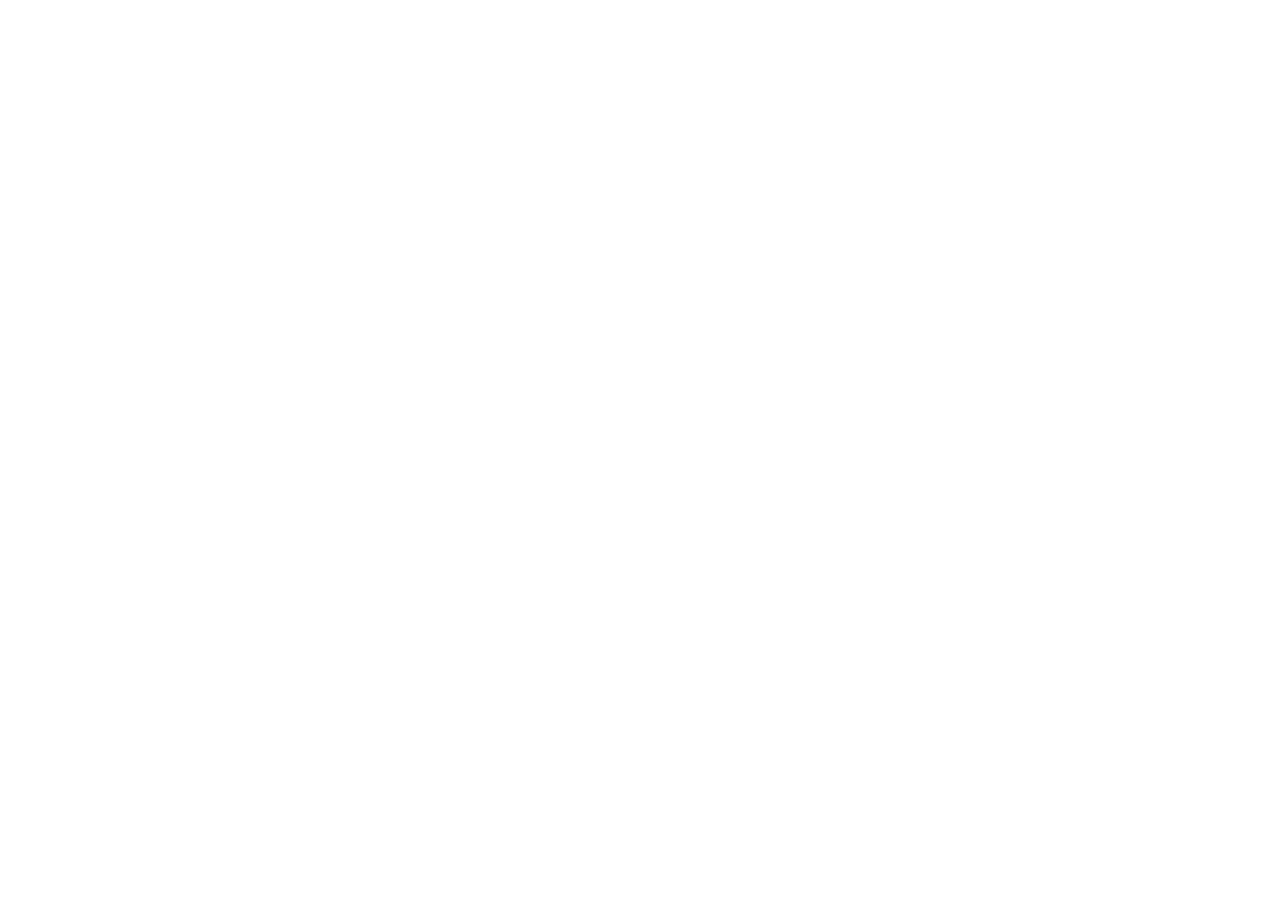
==== index.html @ 4858ec8e "init manifest" ====
<!DOCTYPE html>
<html lang="en">
  <head>
    <meta charset="UTF-8" />
    <meta http-equiv="X-UA-Compatible" content="IE=edge" />
    <meta name="viewport" content="width=device-width, initial-scale=1.0" />
    <title>Manifest</title>
  </head>
  <body></body>
</html>
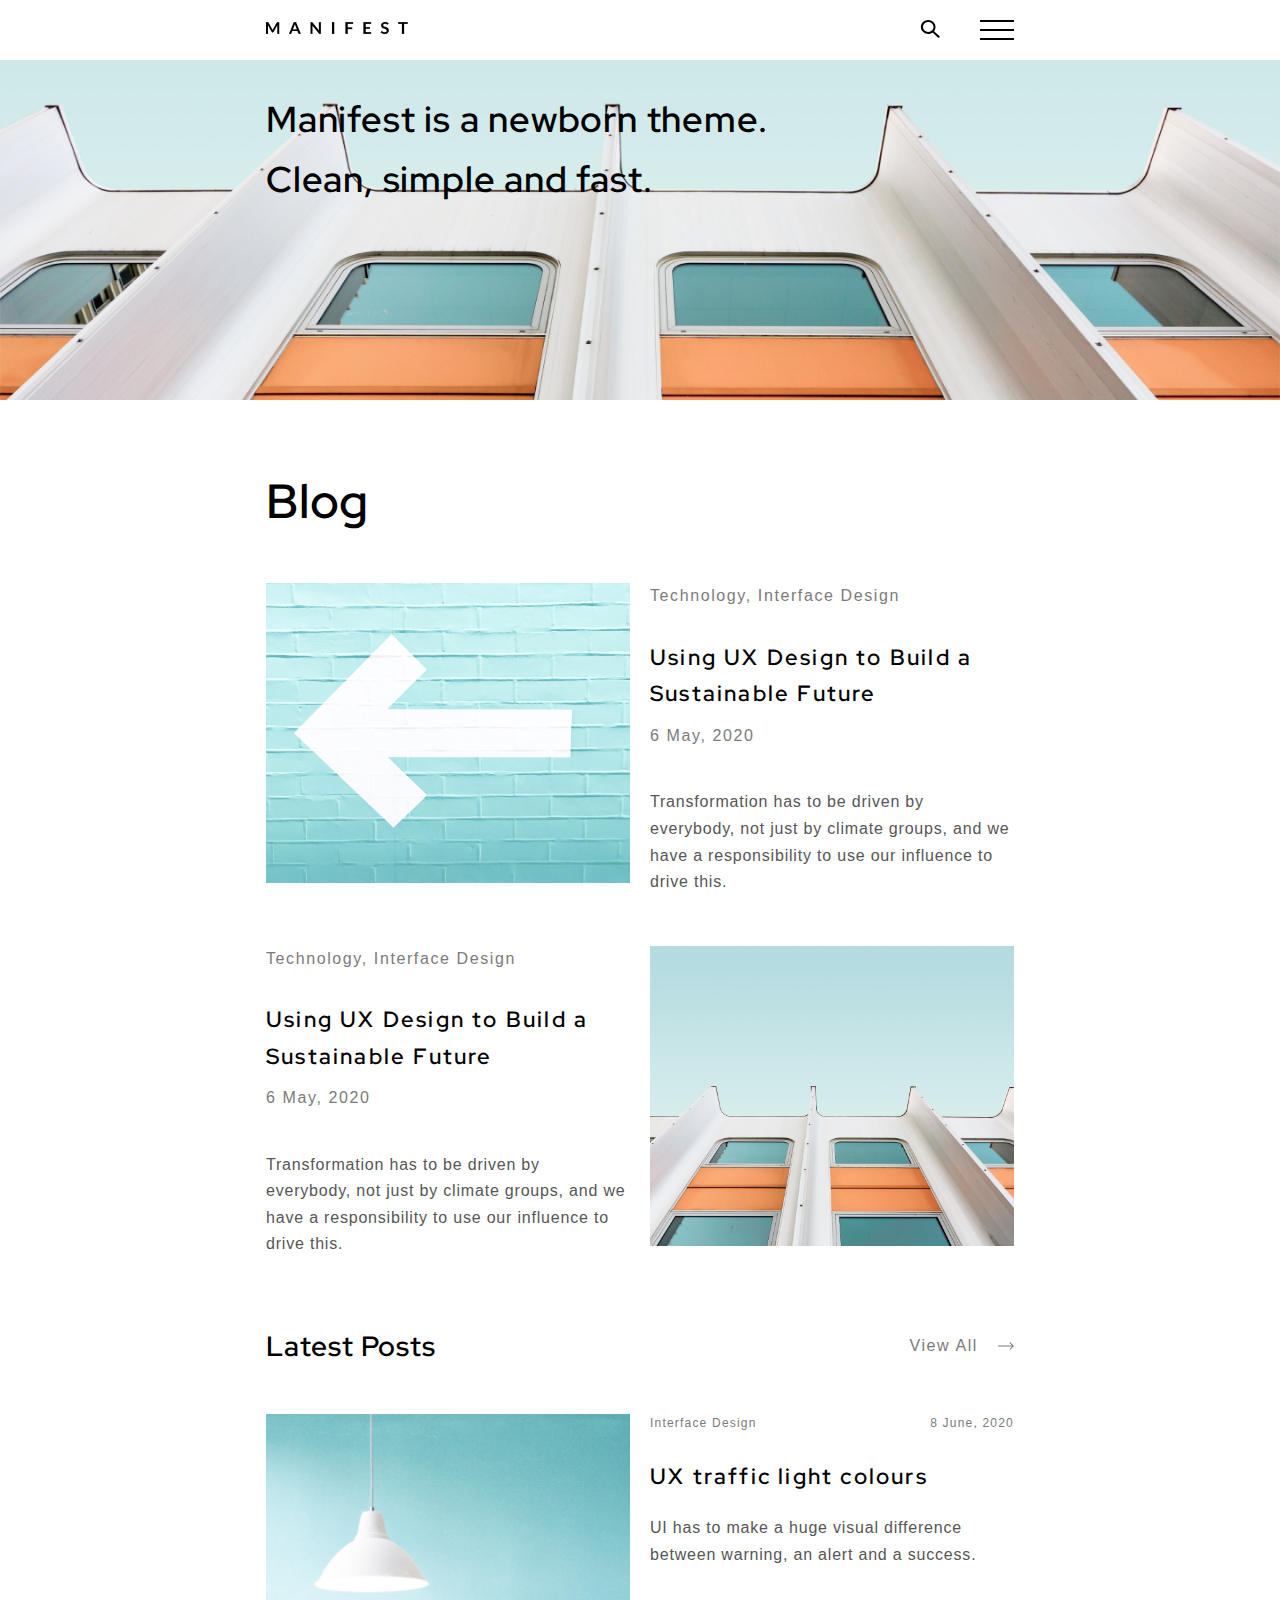
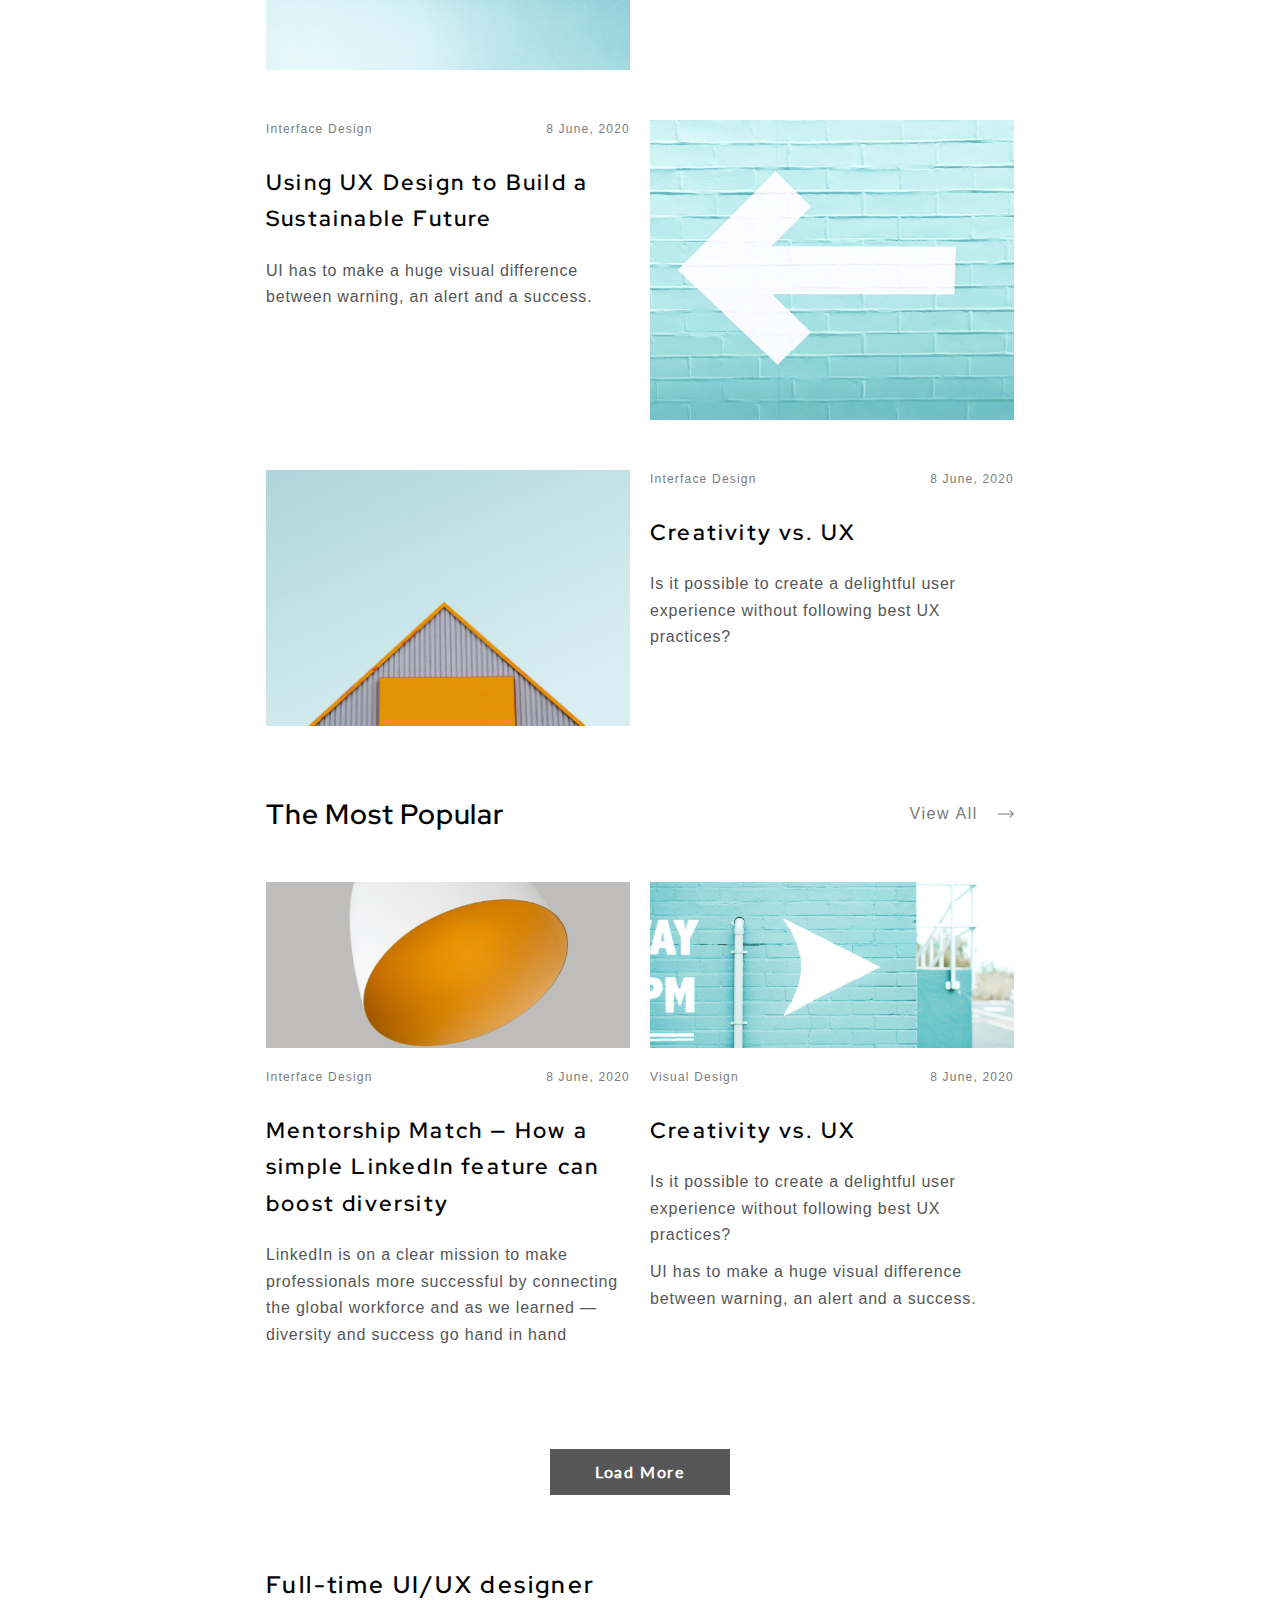
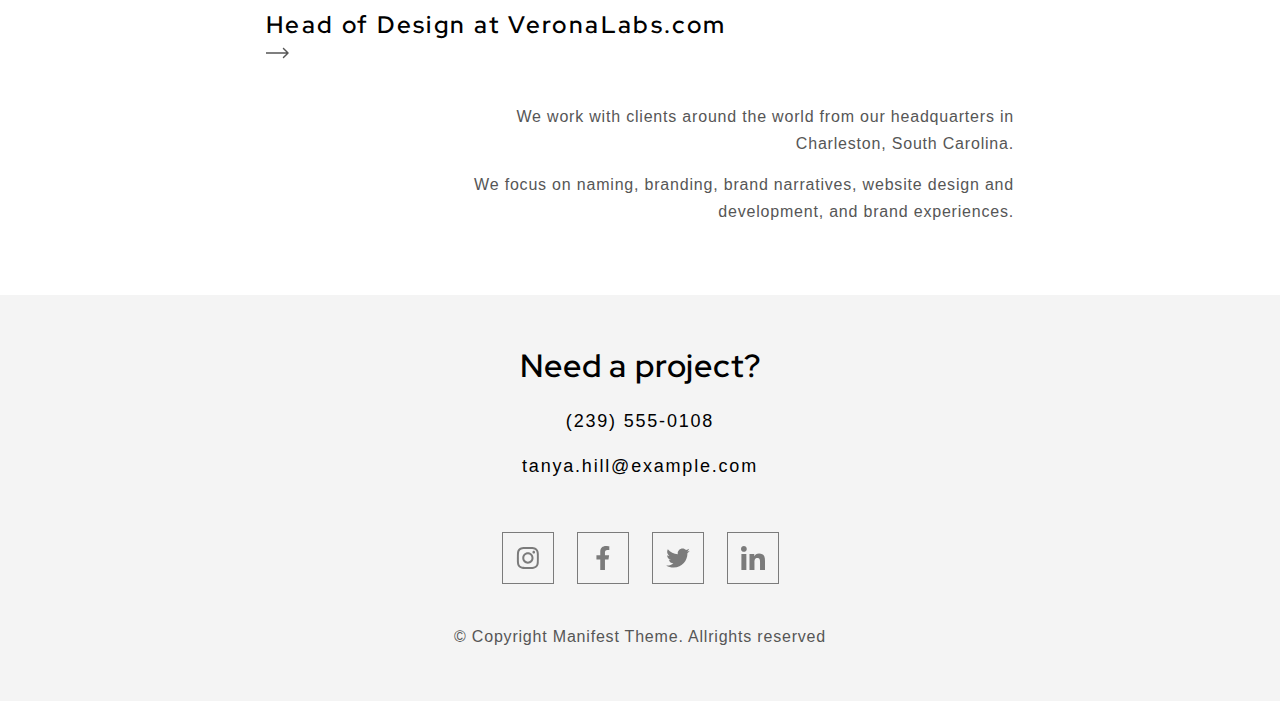
==== commit 97e72dde: "done manifesst" ====
--- a/index.html
+++ b/index.html
@@ -4,7 +4,311 @@
     <meta charset="UTF-8" />
     <meta http-equiv="X-UA-Compatible" content="IE=edge" />
     <meta name="viewport" content="width=device-width, initial-scale=1.0" />
+    <link rel="stylesheet" href="./assets/styles/index.css" />
     <title>Manifest</title>
   </head>
-  <body></body>
+  <body>
+    <header class="header">
+      <div class="container">
+        <div class="header__body">
+          <div class="header__logo">
+            <a class="header__logo-link" href="#"
+              ><img src="./assets/img/Logo.png" alt="logo"
+            /></a>
+          </div>
+          <div class="header__nav">
+            <nav class="header-nav">
+              <ul class="header-nav__list">
+                <li class="header-nav__item">
+                  <a href="#" class="header-nav__link">home</a>
+                </li>
+                <li class="header-nav__item">
+                  <a href="#" class="header-nav__link">about</a>
+                </li>
+                <li class="header-nav__item">
+                  <a href="#" class="header-nav__link">works</a>
+                </li>
+                <li class="header-nav__item">
+                  <a href="#" class="header-nav__link">blog</a>
+                </li>
+                <li class="header-nav__item">
+                  <a href="#" class="header-nav__link">contact</a>
+                </li>
+              </ul>
+            </nav>
+          </div>
+          <div class="header__search">
+            <svg class="icon icon-search">
+              <use xlink:href="./assets/img/icons/icons.svg#icon-search"></use>
+            </svg>
+          </div>
+          <div class="header__burger">
+            <span class="header__burger-line"></span>
+          </div>
+        </div>
+      </div>
+    </header>
+    <main>
+      <section class="hero">
+        <div class="container">
+          <h1 class="hero__title">
+            Manifest is a newborn theme. Clean, simple and fast.
+          </h1>
+        </div>
+      </section>
+      <section class="blog">
+        <div class="container">
+          <h2 class="blog__main-title">Blog</h2>
+          <ul class="blog__list">
+            <li class="blog__item">
+              <div class="blog__info">
+                <div class="blog__subtitle">Technology, Interface Design</div>
+                <h3 class="blog__title">
+                  Using UX Design to Build a Sustainable Future
+                </h3>
+                <div class="blog__date">6 May, 2020</div>
+                <p class="blog__text">
+                  Transformation has to be driven by everybody, not just by
+                  climate groups, and we have a responsibility to use our
+                  influence to drive this.
+                </p>
+              </div>
+              <div class="blog__image">
+                <img src="./assets/img/arrow-image.jpg" alt="arrow-image" />
+              </div>
+            </li>
+            <li class="blog__item">
+              <div class="blog__info">
+                <div class="blog__subtitle">Technology, Interface Design</div>
+                <h3 class="blog__title">
+                  Using UX Design to Build a Sustainable Future
+                </h3>
+                <div class="blog__date">6 May, 2020</div>
+                <p class="blog__text">
+                  Transformation has to be driven by everybody, not just by
+                  climate groups, and we have a responsibility to use our
+                  influence to drive this.
+                </p>
+              </div>
+              <div class="blog__image">
+                <img src="./assets/img/blog-image.jpg" alt="blog-image" />
+              </div>
+            </li>
+          </ul>
+        </div>
+      </section>
+      <section class="section posts">
+        <div class="container">
+          <div class="section__box">
+            <h2 class="section__title">Latest Posts</h2>
+            <a href="#" class="section__link">
+              View All
+              <svg class="icon icon-Arrow">
+                <use xlink:href="./assets/img/icons/icons.svg#icon-Arrow"></use>
+              </svg>
+            </a>
+          </div>
+          <ul class="posts__list posts-list">
+            <li class="posts-list__item">
+              <div class="posts-list__image">
+                <img src="./assets/img/lamp-image.jpg" alt="lamp-image" />
+              </div>
+              <div class="posts-list__info">
+                <div class="posts-list__info-box">
+                  <div class="posts-list__technology">Interface Design</div>
+                  <div class="posts-list__date">8 June, 2020</div>
+                </div>
+                <h3 class="posts-list__title">UX traffic light colours</h3>
+                <p class="posts-list__text">
+                  UI has to make a huge visual difference between warning, an
+                  alert and a success.
+                </p>
+              </div>
+            </li>
+            <li class="posts-list__item">
+              <div class="posts-list__image">
+                <img src="./assets/img/arrow-image.jpg" alt="arrow-image" />
+              </div>
+              <div class="posts-list__info">
+                <div class="posts-list__info-box">
+                  <div class="posts-list__technology">Interface Design</div>
+                  <div class="posts-list__date">8 June, 2020</div>
+                </div>
+                <h3 class="posts-list__title">
+                  Using UX Design to Build a Sustainable Future
+                </h3>
+                <p class="posts-list__text">
+                  UI has to make a huge visual difference between warning, an
+                  alert and a success.
+                </p>
+              </div>
+            </li>
+            <li class="posts-list__item">
+              <div class="posts-list__image">
+                <img src="./assets/img/roof-Image.jpg" alt="roof-image" />
+              </div>
+              <div class="posts-list__info">
+                <div class="posts-list__info-box">
+                  <div class="posts-list__technology">Interface Design</div>
+                  <div class="posts-list__date">8 June, 2020</div>
+                </div>
+                <h3 class="posts-list__title">Creativity vs. UX</h3>
+                <p class="posts-list__text">
+                  Is it possible to create a delightful user experience without
+                  following best UX practices?
+                </p>
+              </div>
+            </li>
+          </ul>
+        </div>
+      </section>
+      <section class="section popular">
+        <div class="container">
+          <div class="section__box">
+            <h2 class="section__title">The Most Popular</h2>
+            <a href="#" class="section__link">
+              View All
+              <svg class="icon icon-Arrow">
+                <use xlink:href="./assets/img/icons/icons.svg#icon-Arrow"></use>
+              </svg>
+            </a>
+          </div>
+          <ul class="popular__list posts-list">
+            <li class="popular__list-item posts-list__item">
+              <div class="popular__list-img posts-list__image">
+                <img src="./assets/img/lamp2-Image.jpg" alt="lamp-image" />
+              </div>
+              <div class="popular__list-info posts-list__info">
+                <div class="posts-list__info-box">
+                  <div class="posts-list__technology">Interface Design</div>
+                  <div class="posts-list__date">8 June, 2020</div>
+                </div>
+                <h3 class="posts-list__title">
+                  Mentorship Match — How a simple LinkedIn feature can boost
+                  diversity
+                </h3>
+                <p class="posts-list__text">
+                  LinkedIn is on a clear mission to make professionals more
+                  successful by connecting the global workforce and as we
+                  learned — diversity and success go hand in hand
+                </p>
+              </div>
+            </li>
+            <li class="popular__list-item posts-list__item">
+              <div class="popular__list-img posts-list__image">
+                <img src="./assets/img/arrow2-Image.jpg" alt="arrow-image" />
+              </div>
+              <div class="popular__list-info posts-list__info">
+                <div class="posts-list__info-box">
+                  <div class="posts-list__technology">Visual Design</div>
+                  <div class="posts-list__date">8 June, 2020</div>
+                </div>
+                <h3 class="posts-list__title">Creativity vs. UX</h3>
+                <p class="posts-list__text">
+                  Is it possible to create a delightful user experience without
+                  following best UX practices?
+                </p>
+                <p class="posts-list__text">
+                  UI has to make a huge visual difference between warning, an
+                  alert and a success.
+                </p>
+              </div>
+            </li>
+          </ul>
+          <div class="popular__btn">
+            <button type="button" class="btn">Load More</button>
+          </div>
+        </div>
+      </section>
+      <section class="info">
+        <div class="container">
+          <div class="info__body">
+            <div class="info__title-box">
+              <h3 class="info__title">
+                Full-time UI/UX designer <br />
+                Head of Design at VeronaLabs.com
+              </h3>
+              <svg class="icon info__svg">
+                <use xlink:href="./assets/img/icons/icons.svg#icon-Arrow"></use>
+              </svg>
+            </div>
+            <div class="info__text-box">
+              <p class="info__text">
+                We work with clients around the world from our headquarters in
+                Charleston, South Carolina.
+              </p>
+              <p class="info__text">
+                We focus on naming, branding, brand narratives, website design
+                and development, and brand experiences.
+              </p>
+            </div>
+          </div>
+        </div>
+      </section>
+    </main>
+    <footer class="footer">
+      <div class="container">
+        <div class="footer_body">
+          <div class="footer__box">
+            <div class="footer__order">
+              <h2 class="footer__title">Need a project?</h2>
+              <div class="footer__tel-box">
+                <a href="tel:239-555-0108" class="footer__tel"
+                  >(239) 555-0108</a
+                >
+              </div>
+              <div class="footer__email-box">
+                <a href="mailto:tanya.hill@example.com" class="footer__email">
+                  tanya.hill@example.com
+                </a>
+              </div>
+            </div>
+            <div class="footer__list">
+              <ul class="social-list">
+                <li class="social-list__item">
+                  <a href="" class="social-list__link">
+                    <svg class="icon social-list__svg">
+                      <use
+                        xlink:href="./assets/img/icons/icons.svg#icon-instagram"
+                      ></use>
+                    </svg>
+                  </a>
+                </li>
+                <li class="social-list__item">
+                  <a href="" class="social-list__link">
+                    <svg class="icon social-list__svg">
+                      <use
+                        href="./assets/img/icons/icons.svg#icon-facebook"
+                      ></use>
+                    </svg>
+                  </a>
+                </li>
+                <li class="social-list__item">
+                  <a href="" class="social-list__link">
+                    <svg class="icon social-list__svg">
+                      <use
+                        xlink:href="./assets/img/icons/icons.svg#icon-twitter"
+                      ></use>
+                    </svg>
+                  </a>
+                </li>
+                <li class="social-list__item">
+                  <a href="" class="social-list__link">
+                    <svg class="icon social-list__svg">
+                      <use
+                        xlink:href="./assets/img/icons/icons.svg#icon-linkedin"
+                      ></use>
+                    </svg>
+                  </a>
+                </li>
+              </ul>
+            </div>
+          </div>
+          <p class="footer__copyright">
+            © Copyright Manifest Theme. Allrights reserved
+          </p>
+        </div>
+      </div>
+    </footer>
+  </body>
 </html>
--- a/assets/styles/index.css
+++ b/assets/styles/index.css
@@ -0,0 +1,624 @@
+@font-face {
+  font-display: swap;
+  font-family: "Lato";
+  font-style: normal;
+  font-weight: 400;
+  src: url("../../../assets/fonts/Lato/Lato-Regular.woff2") format("woff2"), url("../../../assets/fonts/Lato/Lato-Regular.woff") format("woff");
+}
+@font-face {
+  font-display: swap;
+  font-family: "Red Hat Display";
+  font-style: normal;
+  font-weight: 500;
+  src: url("../../../assets/fonts/Red_Hat_Display/RedHatDisplay-Medium.woff2") format("woff2"), url("../../../assets/fonts/Red_Hat_Display/RedHatDisplay-Medium.woff") format("woff");
+}
+@font-face {
+  font-display: swap;
+  font-family: "Red Hat Display";
+  font-style: normal;
+  font-weight: 600;
+  src: url("../../../assets/fonts/Red_Hat_Display/RedHatDisplay-SemiBold.woff2") format("woff2"), url("../../../assets/fonts/Red_Hat_Display/RedHatDisplay-SemiBold.woff") format("woff");
+}
+.icon {
+  display: inline-block;
+  width: 1em;
+  height: 1em;
+  stroke-width: 0;
+  stroke: currentColor;
+  fill: currentColor;
+}
+
+.icon-search {
+  width: 20px;
+  height: 20px;
+  fill: #000000;
+}
+
+* {
+  margin: 0;
+  padding: 0;
+  box-sizing: border-box;
+  font-family: "Work Sans", sans-serif;
+}
+
+ul {
+  list-style: none;
+}
+
+a {
+  text-decoration: none;
+}
+
+body {
+  font-family: "Lato", sans-serif;
+  font-weight: 400;
+  font-size: 16px;
+  line-height: 1.66;
+  letter-spacing: 0.05em;
+  color: #565656;
+}
+
+img {
+  display: inline-block;
+  vertical-align: top;
+  width: 100%;
+}
+
+.--pr-120 {
+  padding-right: 120px;
+}
+
+.--pl-120 {
+  padding-left: 120px;
+}
+
+@media screen and (min-width: 1440px) {
+  .posts-list {
+    display: flex;
+    gap: 30px;
+  }
+}
+.posts-list__item:not(:last-child) {
+  margin-bottom: 50px;
+}
+@media screen and (min-width: 768px) {
+  .posts-list__item {
+    display: flex;
+    gap: 20px;
+  }
+  .posts-list__item:nth-child(2n) {
+    flex-direction: row-reverse;
+  }
+}
+@media screen and (min-width: 1440px) {
+  .posts-list__item {
+    display: block;
+    width: 100%;
+  }
+  .posts-list__item:not(:last-child) {
+    margin-bottom: 0;
+  }
+}
+.posts-list__image {
+  margin-bottom: 25px;
+}
+@media screen and (min-width: 768px) {
+  .posts-list__image {
+    width: 50%;
+    margin-bottom: 0;
+  }
+}
+@media screen and (min-width: 1440px) {
+  .posts-list__image {
+    width: 370px;
+    height: 260px;
+    margin-bottom: 25px;
+  }
+}
+@media screen and (min-width: 768px) {
+  .posts-list__info {
+    width: 50%;
+  }
+}
+@media screen and (min-width: 1440px) {
+  .posts-list__info {
+    width: 100%;
+  }
+}
+.posts-list__info-box {
+  display: flex;
+  align-items: center;
+  justify-content: space-between;
+  margin-bottom: 25px;
+}
+.posts-list__technology {
+  letter-spacing: 0.1em;
+  color: #7b7b7b;
+}
+@media screen and (min-width: 768px) {
+  .posts-list__technology {
+    font-size: 12px;
+  }
+}
+.posts-list__date {
+  letter-spacing: 0.1em;
+  color: #7b7b7b;
+}
+@media screen and (min-width: 768px) {
+  .posts-list__date {
+    font-size: 12px;
+  }
+}
+.posts-list__title {
+  font-family: "Red Hat Display", sans-serif;
+  font-weight: 500;
+  font-size: 22px;
+  letter-spacing: 0.1em;
+  color: #000000;
+  margin-bottom: 20px;
+}
+.posts-list__text:not(:last-child) {
+  margin-bottom: 10px;
+}
+
+.btn {
+  display: flex;
+  align-items: center;
+  justify-content: center;
+  font-family: "Lato", sans-serif;
+  font-weight: 700;
+  font-size: 16px;
+  line-height: 1.66;
+  letter-spacing: 0.1em;
+  color: #ffffff;
+  background-color: #565656;
+  border: none;
+  padding: 10px 45px;
+  cursor: pointer;
+  transition: all 0.5s linear;
+}
+.btn:hover, .btn:focus {
+  background-color: #ffa500;
+}
+
+.social-list {
+  display: flex;
+  gap: 23px;
+}
+.social-list__item {
+  border: 1px solid #7b7b7b;
+}
+.social-list__link {
+  width: 50px;
+  height: 50px;
+  display: flex;
+  align-items: center;
+  justify-content: center;
+  color: #7b7b7b;
+  transition: all 0.5s linear;
+}
+.social-list__link:hover, .social-list__link:focus {
+  background-color: #7b7b7b;
+  color: #ffffff;
+}
+.social-list__svg {
+  width: 24px;
+  height: 24px;
+}
+
+.header-nav__list {
+  display: flex;
+  align-items: center;
+  justify-content: space-between;
+  gap: 42px;
+}
+.header-nav__link {
+  font-size: 14px;
+  line-height: 17px;
+  letter-spacing: 0.3em;
+  text-transform: uppercase;
+  color: #000000;
+}
+.header-nav__link:hover, .header-nav__link:focus {
+  color: #ffa500;
+}
+
+.container {
+  max-width: 100%;
+  margin: 0 auto;
+  padding: 0 10px;
+}
+@media screen and (min-width: 768px) {
+  .container {
+    max-width: 768px;
+    width: 100%;
+  }
+}
+@media screen and (min-width: 1440px) {
+  .container {
+    max-width: 1170px;
+    width: 100%;
+    padding: 0;
+  }
+}
+
+.section {
+  padding-bottom: 70px;
+}
+@media screen and (min-width: 1440px) {
+  .section {
+    padding: 90px 0;
+  }
+}
+@media screen and (min-width: 768px) {
+  .section__box {
+    display: flex;
+    align-items: center;
+    justify-content: space-between;
+    margin-bottom: 50px;
+  }
+}
+.section__title {
+  font-family: "Red Hat Display", sans-serif;
+  font-weight: 600;
+  font-size: 28px;
+  line-height: 1.29;
+  color: #000000;
+  margin-bottom: 10px;
+}
+@media screen and (min-width: 768px) {
+  .section__title {
+    margin-bottom: 0;
+  }
+}
+.section__link {
+  display: flex;
+  align-items: center;
+  gap: 20px;
+  letter-spacing: 0.1em;
+  color: #7b7b7b;
+  transition: all 0.5s linear;
+  margin-bottom: 30px;
+}
+.section__link:hover, .section__link:focus {
+  color: #ffa500;
+}
+@media screen and (min-width: 768px) {
+  .section__link {
+    margin-bottom: 0;
+  }
+}
+
+.header {
+  line-height: 1;
+}
+@media screen and (min-width: 1440px) {
+  .header {
+    padding: 20px 0;
+  }
+}
+.header__body {
+  display: flex;
+  align-items: center;
+  justify-content: flex-end;
+  gap: 20px;
+}
+@media screen and (min-width: 768px) {
+  .header__body {
+    gap: 40px;
+  }
+}
+@media screen and (min-width: 1440px) {
+  .header__body {
+    gap: 100px;
+  }
+}
+.header__logo {
+  margin-right: auto;
+}
+.header__logo-link {
+  display: inline-block;
+  padding: 22px 0;
+}
+.header__burger {
+  width: 34px;
+  height: 20px;
+  display: flex;
+  align-items: center;
+  justify-content: center;
+  position: relative;
+}
+@media screen and (min-width: 1440px) {
+  .header__burger {
+    display: none;
+  }
+}
+.header__burger-line {
+  display: block;
+  width: 34px;
+  height: 2px;
+  background-color: #000000;
+}
+.header__burger-line::before, .header__burger-line::after {
+  content: "";
+  display: block;
+  width: 34px;
+  height: 2px;
+  background-color: #000000;
+  position: absolute;
+}
+.header__burger-line::before {
+  top: 0;
+}
+.header__burger-line::after {
+  bottom: 0;
+}
+
+.header-nav {
+  display: none;
+}
+@media screen and (min-width: 1440px) {
+  .header-nav {
+    display: flex;
+  }
+}
+
+.hero {
+  background: url(../../../assets/img/bg-image.png);
+  background-repeat: no-repeat;
+  background-position: bottom;
+  background-size: cover;
+}
+.hero__title {
+  max-width: 440px;
+  font-family: "Red Hat Display", sans-serif;
+  font-weight: 600;
+  font-size: 30px;
+  color: #000000;
+  padding: 70px 0 230px 0;
+}
+@media screen and (min-width: 768px) {
+  .hero__title {
+    max-width: 600px;
+    padding: 30px 0 190px 0;
+    font-size: 36px;
+  }
+}
+@media screen and (min-width: 1440px) {
+  .hero__title {
+    max-width: 800px;
+    padding: 100px 0 380px 0;
+    font-size: 48px;
+  }
+}
+
+.blog {
+  padding: 70px 0;
+}
+@media screen and (min-width: 1440px) {
+  .blog {
+    padding: 90px 0;
+  }
+}
+.blog__main-title {
+  font-family: "Red Hat Display", sans-serif;
+  font-weight: 400;
+  font-size: 48px;
+  line-height: 1.33;
+  color: #000000;
+  text-align: center;
+  margin-bottom: 50px;
+}
+@media screen and (min-width: 768px) {
+  .blog__main-title {
+    text-align: start;
+  }
+}
+.blog__item:not(:last-child) {
+  margin-bottom: 50px;
+}
+@media screen and (min-width: 768px) {
+  .blog__item {
+    display: flex;
+    gap: 20px;
+  }
+  .blog__item:nth-child(2n+1) {
+    flex-direction: row-reverse;
+    justify-content: start;
+  }
+}
+@media screen and (min-width: 1440px) {
+  .blog__item {
+    gap: 30px;
+    align-items: center;
+    justify-content: end;
+  }
+}
+@media screen and (min-width: 768px) {
+  .blog__info {
+    width: 50%;
+  }
+}
+@media screen and (min-width: 1440px) {
+  .blog__info {
+    width: 450px;
+  }
+}
+.blog__title {
+  font-family: "Red Hat Display";
+  font-weight: 500;
+  font-size: 22px;
+  letter-spacing: 0.1em;
+  color: #000000;
+  margin-bottom: 10px;
+}
+.blog__subtitle {
+  letter-spacing: 0.1em;
+  color: #7b7b7b;
+  margin-bottom: 30px;
+}
+.blog__date {
+  letter-spacing: 0.1em;
+  color: #7b7b7b;
+  margin-bottom: 40px;
+}
+.blog__text {
+  margin-bottom: 37px;
+}
+@media screen and (min-width: 768px) {
+  .blog__text {
+    margin-bottom: 0;
+  }
+}
+@media screen and (min-width: 768px) {
+  .blog__image {
+    width: 50%;
+  }
+}
+@media screen and (min-width: 1440px) {
+  .blog__image {
+    width: 570px;
+  }
+}
+
+@media screen and (min-width: 1440px) {
+  .post__list {
+    display: flex;
+  }
+}
+
+.popular__list {
+  margin-bottom: 50px;
+}
+@media screen and (min-width: 768px) {
+  .popular__list {
+    display: flex;
+    gap: 20px;
+  }
+}
+@media screen and (min-width: 768px) {
+  .popular__list-item {
+    display: block;
+    width: 50%;
+  }
+}
+.popular__list-img {
+  width: 100%;
+  margin-bottom: 20px;
+}
+.popular__list-info {
+  width: 100%;
+}
+.popular__btn {
+  display: flex;
+  justify-content: center;
+}
+
+.info {
+  padding-bottom: 70px;
+}
+@media screen and (min-width: 1440px) {
+  .info {
+    padding: 90px 0;
+  }
+}
+@media screen and (min-width: 1440px) {
+  .info__body {
+    display: flex;
+    justify-content: space-between;
+  }
+}
+@media screen and (min-width: 1440px) {
+  .info__title-box {
+    width: 470px;
+  }
+}
+.info__title {
+  font-family: "Red Hat Display", sans-serif;
+  font-weight: 400;
+  font-size: 24px;
+  letter-spacing: 0.1em;
+  color: #000000;
+}
+.info__svg {
+  width: 23px;
+  margin-bottom: 35px;
+}
+.info__svg:hover, .info__svg:focus {
+  fill: #ffa500;
+}
+@media screen and (min-width: 768px) {
+  .info__text-box {
+    padding-left: 155px;
+    text-align: end;
+  }
+}
+@media screen and (min-width: 1440px) {
+  .info__text-box {
+    padding-left: 0;
+    text-align: unset;
+    width: 470px;
+  }
+}
+.info__text:not(:last-child) {
+  margin-bottom: 15px;
+}
+
+.footer {
+  padding: 50px 0;
+  background-color: #f4f4f4;
+  text-align: center;
+}
+@media screen and (min-width: 1440px) {
+  .footer__box {
+    display: flex;
+    align-items: center;
+    justify-content: space-between;
+    margin-bottom: 20px;
+  }
+}
+.footer__title {
+  font-family: "Red Hat Display", sans-serif;
+  font-weight: 400;
+  font-size: 32px;
+  line-height: 1.31;
+  color: #000000;
+  margin-bottom: 20px;
+}
+.footer__tel-box {
+  margin-bottom: 15px;
+}
+.footer__tel {
+  font-size: 18px;
+  letter-spacing: 0.1em;
+  color: #000000;
+}
+.footer__tel:hover, .footer__tel:focus {
+  color: #ffa500;
+}
+.footer__email-box {
+  margin-bottom: 50px;
+}
+@media screen and (min-width: 1440px) {
+  .footer__email-box {
+    margin-bottom: 0;
+  }
+}
+.footer__email {
+  font-size: 18px;
+  letter-spacing: 0.1em;
+  color: #000000;
+}
+.footer__email:hover, .footer__email:focus {
+  color: #ffa500;
+}
+.footer__list {
+  display: flex;
+  justify-content: center;
+  margin-bottom: 40px;
+}
+@media screen and (min-width: 1440px) {
+  .footer__list {
+    margin-bottom: 0;
+  }
+}/*# sourceMappingURL=index.css.map */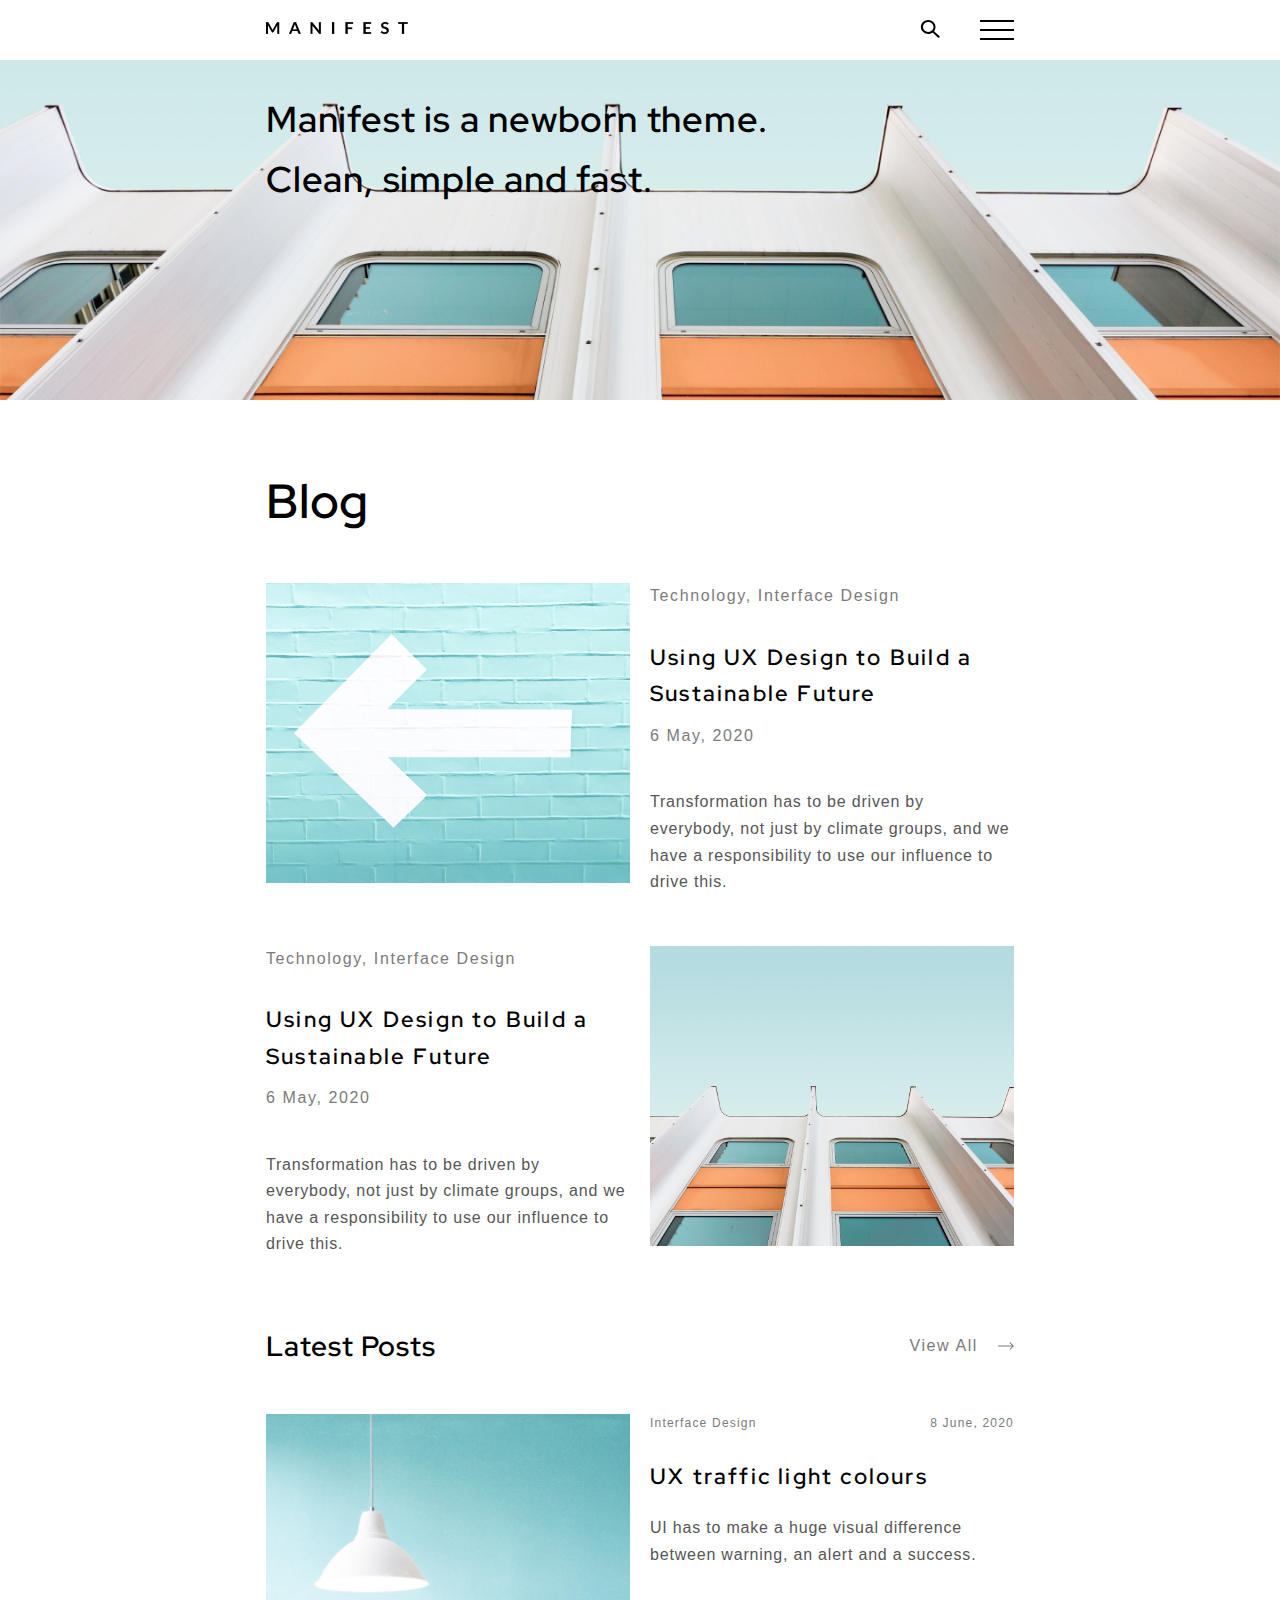
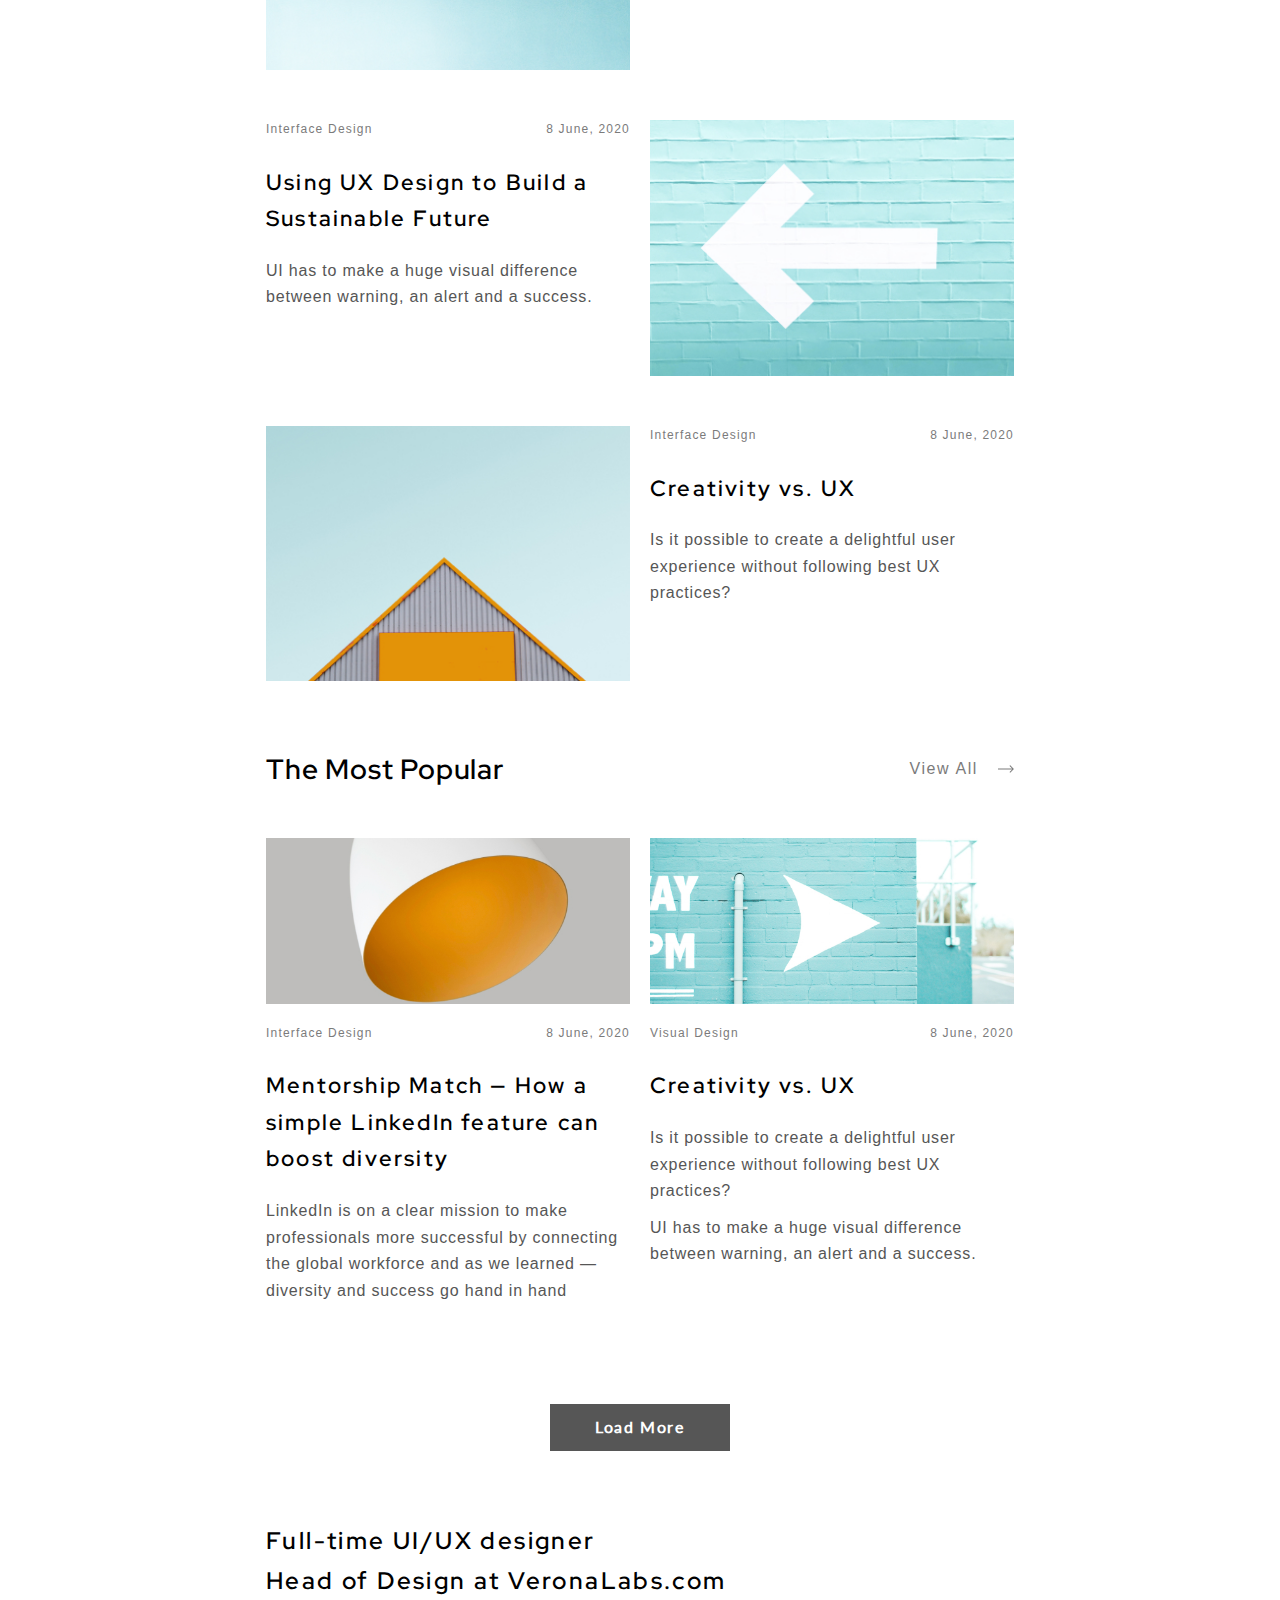
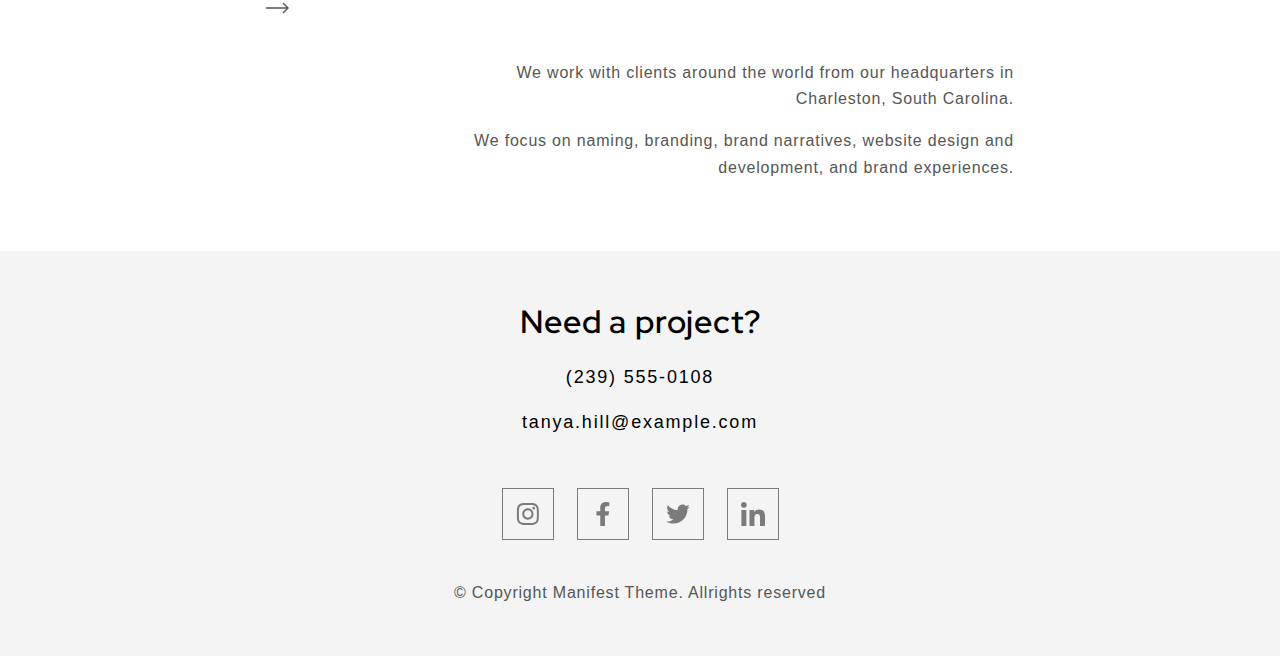
==== commit ee97fd6e: "edit" ====
--- a/index.html
+++ b/index.html
@@ -127,7 +127,7 @@
             </li>
             <li class="posts-list__item">
               <div class="posts-list__image">
-                <img src="./assets/img/arrow-image.jpg" alt="arrow-image" />
+                <img src="./assets/img/image-arrow.jpg" alt="arrow-image" />
               </div>
               <div class="posts-list__info">
                 <div class="posts-list__info-box">
--- a/assets/styles/index.css
+++ b/assets/styles/index.css
@@ -364,7 +364,8 @@
 }
 
 .hero {
-  background: url(../../../assets/img/bg-image.png);
+  background: url(../../assets/img/bg-image.png);
+  background-color: #f4f4f4;
   background-repeat: no-repeat;
   background-position: bottom;
   background-size: cover;
